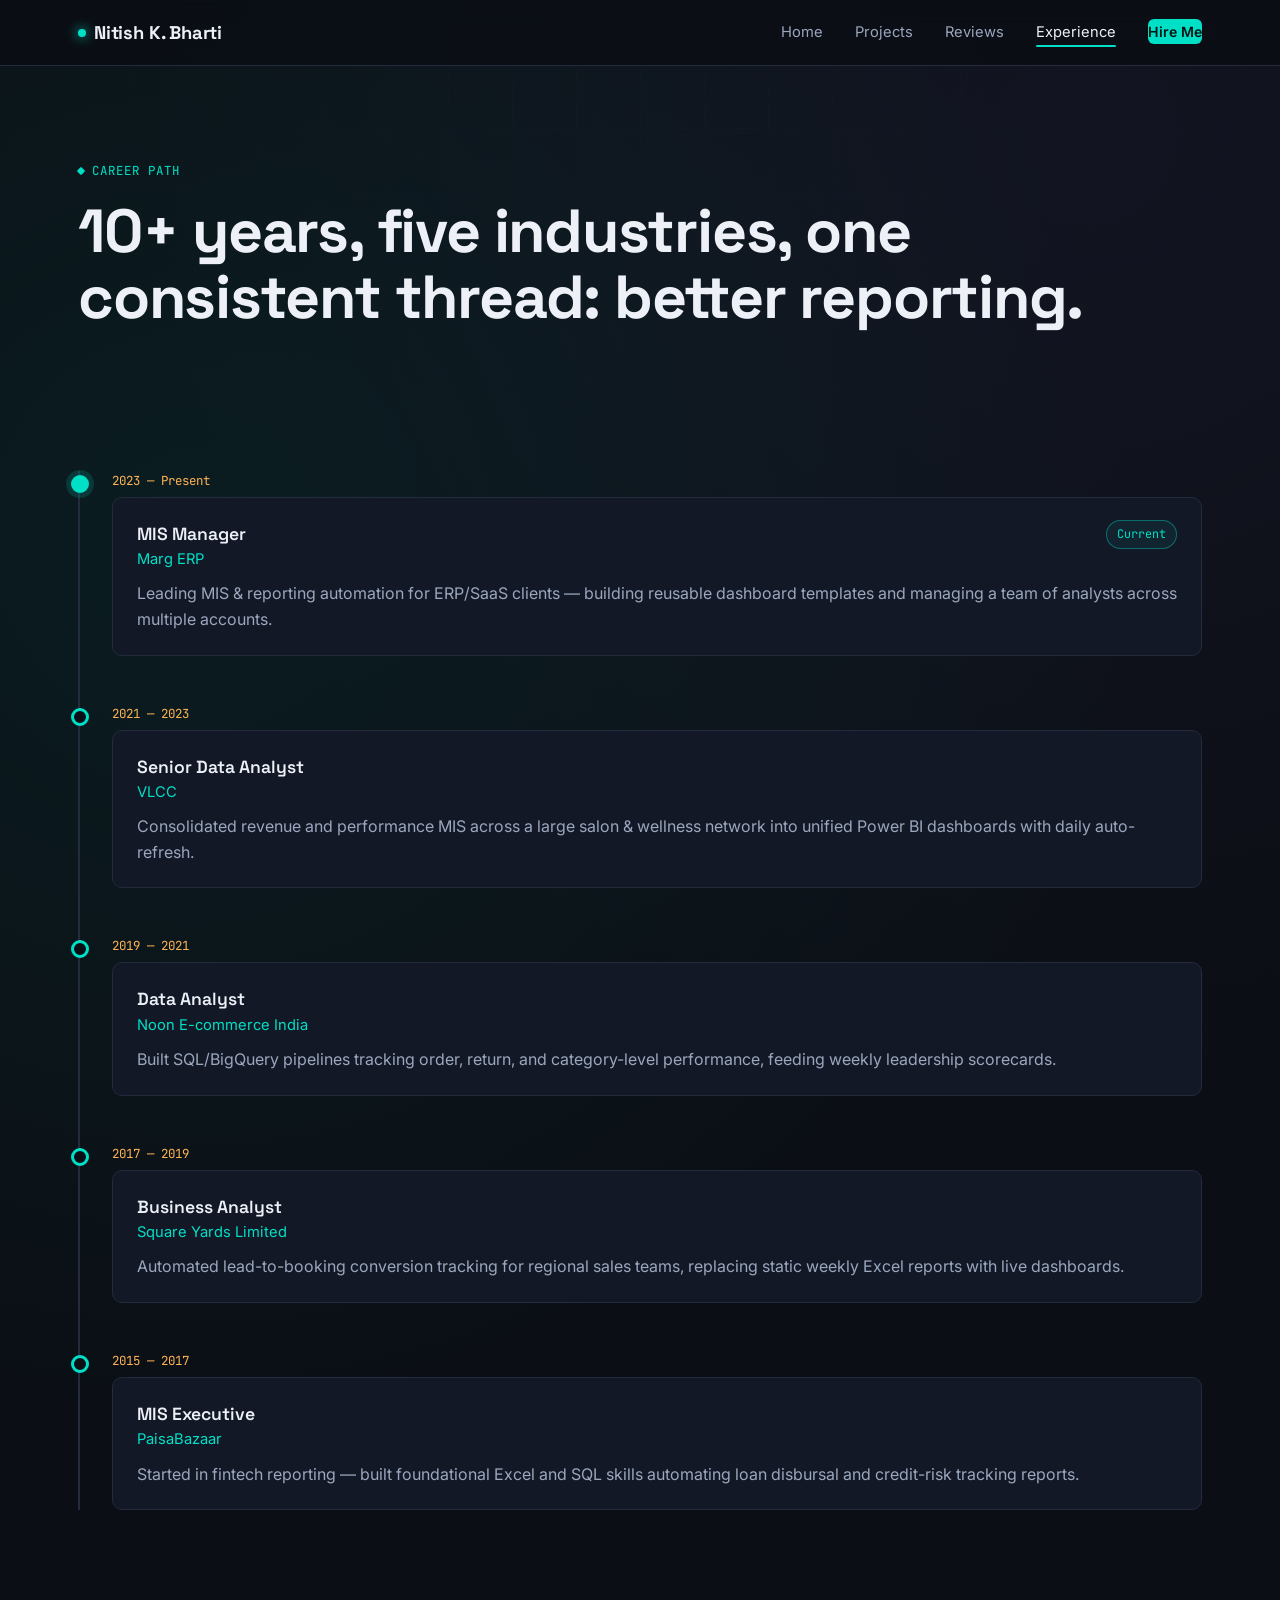
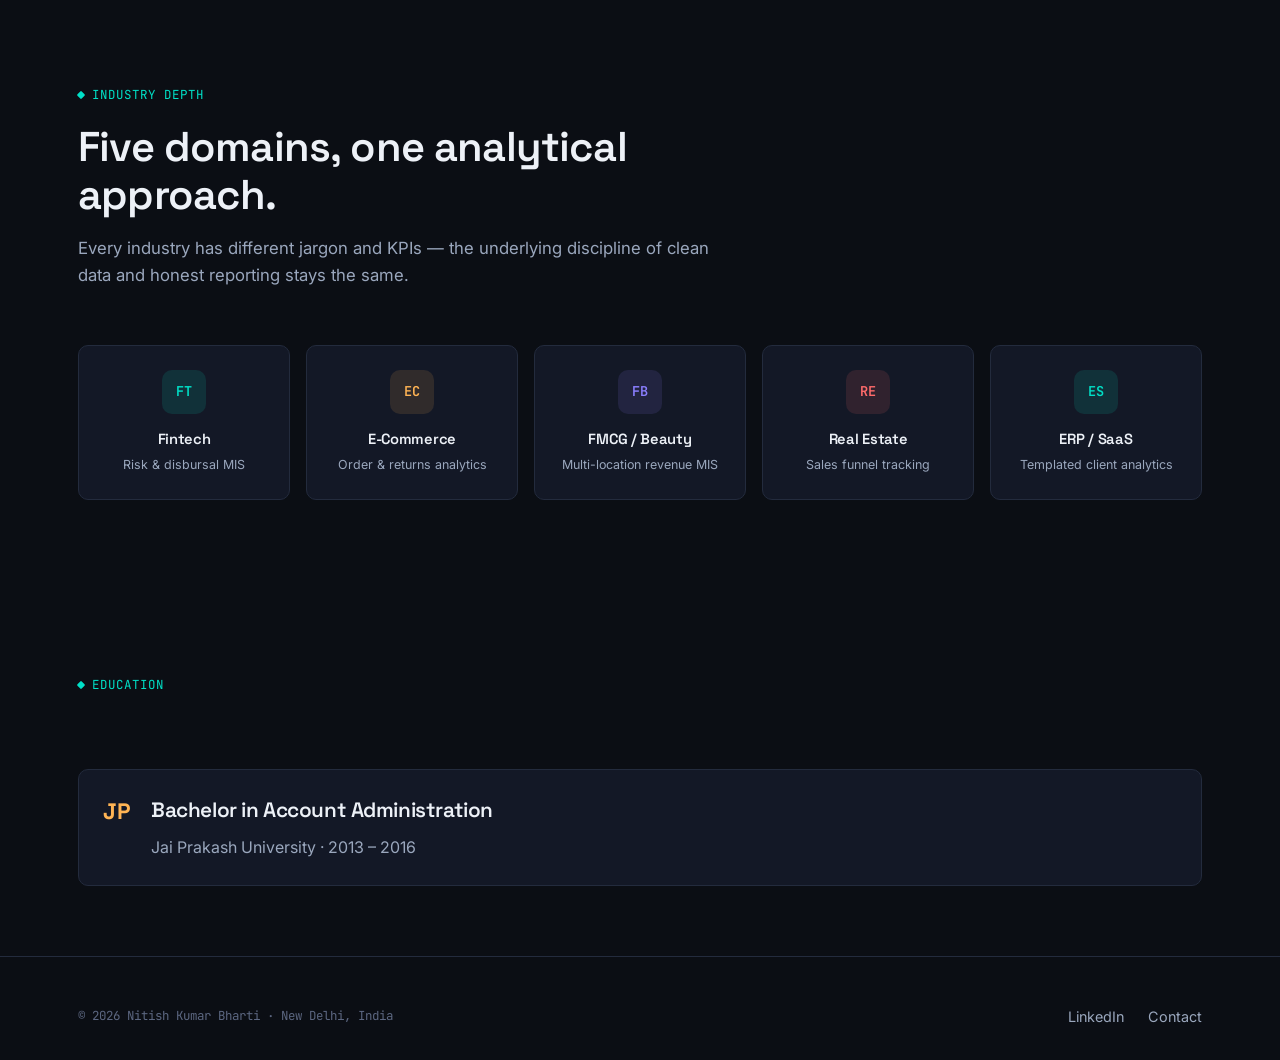
==== experience.html @ b1e65a2c "Add files via upload" ====
<!DOCTYPE html>
<html lang="en">
<head>
<meta charset="UTF-8">
<meta name="viewport" content="width=device-width, initial-scale=1.0">
<title>Experience — Nitish Kumar Bharti</title>
<link href="https://fonts.googleapis.com/css2?family=Space+Grotesk:wght@500;600;700&family=Inter:wght@400;500;600;700&family=JetBrains+Mono:wght@400;500&display=swap" rel="stylesheet">
<link rel="stylesheet" href="styles.css">
<style>
  .page-head { padding-top: 90px; padding-bottom: 20px; }

  .timeline {
    position: relative;
    margin-top: 50px;
    padding-left: 32px;
    border-left: 2px solid var(--line);
  }

  .tl-item {
    position: relative;
    padding-bottom: 48px;
  }
  .tl-item:last-child { padding-bottom: 0; }

  .tl-dot {
    position: absolute;
    left: -41px;
    top: 4px;
    width: 18px; height: 18px;
    border-radius: 50%;
    background: var(--bg-base);
    border: 3px solid var(--accent-teal);
  }
  .tl-item.current .tl-dot {
    background: var(--accent-teal);
    box-shadow: 0 0 0 5px rgba(0,224,199,0.15);
  }

  .tl-period { font-family: var(--font-mono); font-size: 0.78rem; color: var(--accent-amber); margin-bottom: 6px; display: block; }
  .tl-card {
    background: var(--bg-panel);
    border: 1px solid var(--line);
    border-radius: var(--radius-md);
    padding: 22px 24px;
  }
  .tl-card-head {
    display: flex;
    justify-content: space-between;
    align-items: flex-start;
    flex-wrap: wrap;
    gap: 8px;
    margin-bottom: 10px;
  }
  .tl-role { font-family: var(--font-display); font-weight: 600; font-size: 1.1rem; }
  .tl-company { color: var(--accent-teal); font-size: 0.92rem; }

  .domain-grid {
    display: grid;
    grid-template-columns: repeat(5, 1fr);
    gap: 16px;
  }
  .domain-card {
    text-align: center;
    padding: 24px 12px;
    background: var(--bg-panel);
    border: 1px solid var(--line);
    border-radius: var(--radius-md);
  }
  .domain-card .icon-badge {
    width: 44px; height: 44px;
    border-radius: 10px;
    margin: 0 auto 14px;
    display: flex; align-items: center; justify-content: center;
    font-family: var(--font-mono);
    font-weight: 600;
    font-size: 0.85rem;
  }
  .domain-card h4 { font-size: 0.92rem; margin-bottom: 4px; }
  .domain-card p { font-size: 0.78rem; }

  .edu-card {
    display: flex;
    gap: 20px;
    align-items: flex-start;
    background: var(--bg-panel);
    border: 1px solid var(--line);
    border-radius: var(--radius-md);
    padding: 24px;
  }
  .edu-icon {
    font-family: var(--font-display);
    font-weight: 700;
    font-size: 1.4rem;
    color: var(--accent-amber);
    flex-shrink: 0;
  }

  @media (max-width: 900px) {
    .domain-grid { grid-template-columns: repeat(2, 1fr); }
  }
  @media (max-width: 600px) {
    .timeline { padding-left: 24px; }
    .tl-dot { left: -33px; }
  }
</style>
</head>
<body>

<div class="grid-texture"></div>

<nav class="nav">
  <div class="nav-inner">
    <a href="index.html" class="nav-logo"><span class="dot"></span>Nitish K. Bharti</a>
    <ul class="nav-links">
      <li><a href="index.html">Home</a></li>
      <li><a href="projects.html">Projects</a></li>
      <li><a href="testimonials.html">Reviews</a></li>
      <li><a href="experience.html" class="active">Experience</a></li>
      <li><a href="contact.html" class="nav-cta">Hire Me</a></li>
    </ul>
    <button class="nav-toggle" aria-label="Toggle menu"><span></span><span></span><span></span></button>
  </div>
</nav>

<header class="page-head">
  <div class="wrap">
    <span class="eyebrow">Career Path</span>
    <h1 class="reveal">10+ years, five industries, one consistent thread: better reporting.</h1>
  </div>
</header>

<section class="section-tight">
  <div class="wrap">
    <div class="timeline">

      <div class="tl-item current reveal">
        <div class="tl-dot"></div>
        <span class="tl-period">2023 — Present</span>
        <div class="tl-card">
          <div class="tl-card-head">
            <div><div class="tl-role">MIS Manager</div><div class="tl-company">Marg ERP</div></div>
            <span class="tag tag-teal">Current</span>
          </div>
          <p>Leading MIS &amp; reporting automation for ERP/SaaS clients — building reusable dashboard templates and managing a team of analysts across multiple accounts.</p>
        </div>
      </div>

      <div class="tl-item reveal">
        <div class="tl-dot"></div>
        <span class="tl-period">2021 — 2023</span>
        <div class="tl-card">
          <div class="tl-card-head">
            <div><div class="tl-role">Senior Data Analyst</div><div class="tl-company">VLCC</div></div>
          </div>
          <p>Consolidated revenue and performance MIS across a large salon &amp; wellness network into unified Power BI dashboards with daily auto-refresh.</p>
        </div>
      </div>

      <div class="tl-item reveal">
        <div class="tl-dot"></div>
        <span class="tl-period">2019 — 2021</span>
        <div class="tl-card">
          <div class="tl-card-head">
            <div><div class="tl-role">Data Analyst</div><div class="tl-company">Noon E-commerce India</div></div>
          </div>
          <p>Built SQL/BigQuery pipelines tracking order, return, and category-level performance, feeding weekly leadership scorecards.</p>
        </div>
      </div>

      <div class="tl-item reveal">
        <div class="tl-dot"></div>
        <span class="tl-period">2017 — 2019</span>
        <div class="tl-card">
          <div class="tl-card-head">
            <div><div class="tl-role">Business Analyst</div><div class="tl-company">Square Yards Limited</div></div>
          </div>
          <p>Automated lead-to-booking conversion tracking for regional sales teams, replacing static weekly Excel reports with live dashboards.</p>
        </div>
      </div>

      <div class="tl-item reveal">
        <div class="tl-dot"></div>
        <span class="tl-period">2015 — 2017</span>
        <div class="tl-card">
          <div class="tl-card-head">
            <div><div class="tl-role">MIS Executive</div><div class="tl-company">PaisaBazaar</div></div>
          </div>
          <p>Started in fintech reporting — built foundational Excel and SQL skills automating loan disbursal and credit-risk tracking reports.</p>
        </div>
      </div>

    </div>
  </div>
</section>

<section>
  <div class="wrap">
    <div class="section-head reveal">
      <span class="eyebrow">Industry Depth</span>
      <h2>Five domains, one analytical approach.</h2>
      <p>Every industry has different jargon and KPIs — the underlying discipline of clean data and honest reporting stays the same.</p>
    </div>
    <div class="domain-grid">
      <div class="domain-card reveal">
        <div class="icon-badge" style="background:rgba(0,224,199,0.12); color:var(--accent-teal)">FT</div>
        <h4>Fintech</h4>
        <p>Risk &amp; disbursal MIS</p>
      </div>
      <div class="domain-card reveal">
        <div class="icon-badge" style="background:rgba(255,180,84,0.12); color:var(--accent-amber)">EC</div>
        <h4>E-Commerce</h4>
        <p>Order &amp; returns analytics</p>
      </div>
      <div class="domain-card reveal">
        <div class="icon-badge" style="background:rgba(139,127,255,0.12); color:var(--accent-violet)">FB</div>
        <h4>FMCG / Beauty</h4>
        <p>Multi-location revenue MIS</p>
      </div>
      <div class="domain-card reveal">
        <div class="icon-badge" style="background:rgba(255,107,107,0.12); color:var(--accent-coral)">RE</div>
        <h4>Real Estate</h4>
        <p>Sales funnel tracking</p>
      </div>
      <div class="domain-card reveal">
        <div class="icon-badge" style="background:rgba(0,224,199,0.12); color:var(--accent-teal)">ES</div>
        <h4>ERP / SaaS</h4>
        <p>Templated client analytics</p>
      </div>
    </div>
  </div>
</section>

<section class="section-tight">
  <div class="wrap">
    <div class="section-head reveal">
      <span class="eyebrow">Education</span>
    </div>
    <div class="edu-card reveal">
      <div class="edu-icon">JP</div>
      <div>
        <h3>Bachelor in Account Administration</h3>
        <p>Jai Prakash University · 2013 – 2016</p>
      </div>
    </div>
  </div>
</section>

<footer>
  <div class="wrap footer-inner">
    <div class="footer-meta">© 2026 Nitish Kumar Bharti · New Delhi, India</div>
    <ul class="footer-links">
      <li><a href="https://linkedin.com" target="_blank" rel="noopener">LinkedIn</a></li>
      <li><a href="contact.html">Contact</a></li>
    </ul>
  </div>
</footer>

<script src="script.js"></script>
<noscript><style>.reveal{opacity:1!important;}</style></noscript>
</body>
</html>
---- styles.css ----
/* ============================================
   NITISH KUMAR BHARTI — PORTFOLIO DESIGN SYSTEM
   Theme: "The Data Storyteller"
   ============================================ */

:root {
  /* Color tokens */
  --bg-base: #0B0E14;
  --bg-panel: #131826;
  --bg-panel-raised: #1A2132;
  --line: #232B3D;
  --line-bright: #2E3A52;
  --text-primary: #EDF1F7;
  --text-secondary: #9AA7BD;
  --text-muted: #5C6781;
  --accent-teal: #00E0C7;
  --accent-teal-dim: #00897A;
  --accent-amber: #FFB454;
  --accent-coral: #FF6B6B;
  --accent-violet: #8B7FFF;

  /* Type */
  --font-display: 'Space Grotesk', 'Arial Narrow', sans-serif;
  --font-body: 'Inter', -apple-system, sans-serif;
  --font-mono: 'JetBrains Mono', 'Courier New', monospace;

  /* Layout */
  --max-width: 1180px;
  --radius-sm: 6px;
  --radius-md: 10px;
  --radius-lg: 16px;
}

* { margin: 0; padding: 0; box-sizing: border-box; }

html { scroll-behavior: smooth; }

body {
  background: var(--bg-base);
  color: var(--text-primary);
  font-family: var(--font-body);
  line-height: 1.6;
  overflow-x: hidden;
  background-image:
    radial-gradient(circle at 15% 20%, rgba(0, 224, 199, 0.07), transparent 40%),
    radial-gradient(circle at 85% 5%, rgba(139, 127, 255, 0.06), transparent 35%);
}

img { max-width: 100%; display: block; }
a { color: inherit; text-decoration: none; }
ul { list-style: none; }

.wrap {
  max-width: var(--max-width);
  margin: 0 auto;
  padding: 0 28px;
}

/* ---------- Grid / dot texture background ---------- */
.grid-texture {
  position: fixed;
  inset: 0;
  background-image:
    linear-gradient(var(--line) 1px, transparent 1px),
    linear-gradient(90deg, var(--line) 1px, transparent 1px);
  background-size: 64px 64px;
  opacity: 0.18;
  z-index: 0;
  pointer-events: none;
  mask-image: radial-gradient(ellipse 80% 60% at 50% 0%, black 0%, transparent 75%);
}

/* ---------- Nav ---------- */
.nav {
  position: sticky;
  top: 0;
  z-index: 100;
  background: rgba(11, 14, 20, 0.85);
  backdrop-filter: blur(12px);
  border-bottom: 1px solid var(--line);
}

.nav-inner {
  display: flex;
  align-items: center;
  justify-content: space-between;
  padding: 18px 28px;
  max-width: var(--max-width);
  margin: 0 auto;
}

.nav-logo {
  font-family: var(--font-display);
  font-weight: 700;
  font-size: 1.15rem;
  letter-spacing: -0.01em;
  display: flex;
  align-items: center;
  gap: 8px;
}

.nav-logo .dot {
  width: 8px;
  height: 8px;
  border-radius: 50%;
  background: var(--accent-teal);
  box-shadow: 0 0 12px var(--accent-teal);
}

.nav-links {
  display: flex;
  gap: 32px;
  font-size: 0.92rem;
  color: var(--text-secondary);
}

.nav-links a {
  position: relative;
  padding: 4px 0;
  transition: color 0.2s ease;
}

.nav-links a:hover,
.nav-links a.active {
  color: var(--text-primary);
}

.nav-links a.active::after {
  content: '';
  position: absolute;
  bottom: -2px;
  left: 0;
  width: 100%;
  height: 2px;
  background: var(--accent-teal);
  border-radius: 2px;
}

.nav-cta {
  background: var(--accent-teal);
  color: #021513;
  padding: 9px 20px;
  border-radius: var(--radius-sm);
  font-weight: 600;
  font-size: 0.88rem;
  transition: transform 0.2s ease, box-shadow 0.2s ease;
}

.nav-cta:hover {
  transform: translateY(-1px);
  box-shadow: 0 6px 20px rgba(0, 224, 199, 0.25);
}

.nav-toggle {
  display: none;
  flex-direction: column;
  gap: 5px;
  cursor: pointer;
  background: none;
  border: none;
}
.nav-toggle span {
  width: 22px;
  height: 2px;
  background: var(--text-primary);
}

/* ---------- Section scaffolding ---------- */
section {
  position: relative;
  z-index: 1;
  padding: 100px 0;
}

.section-tight { padding: 70px 0; }

.eyebrow {
  display: inline-flex;
  align-items: center;
  gap: 8px;
  font-family: var(--font-mono);
  font-size: 0.78rem;
  letter-spacing: 0.08em;
  text-transform: uppercase;
  color: var(--accent-teal);
  margin-bottom: 18px;
}

.eyebrow::before {
  content: '';
  width: 6px;
  height: 6px;
  background: var(--accent-teal);
  border-radius: 1px;
  transform: rotate(45deg);
}

h1, h2, h3, h4 {
  font-family: var(--font-display);
  font-weight: 600;
  letter-spacing: -0.02em;
  color: var(--text-primary);
}

h1 { font-size: clamp(2.4rem, 5vw, 3.8rem); line-height: 1.08; font-weight: 700; }
h2 { font-size: clamp(1.8rem, 3.4vw, 2.6rem); line-height: 1.15; margin-bottom: 16px; }
h3 { font-size: 1.3rem; margin-bottom: 8px; }

.section-head {
  max-width: 640px;
  margin-bottom: 56px;
}

.section-head p {
  color: var(--text-secondary);
  font-size: 1.05rem;
}

p { color: var(--text-secondary); }

.text-mono { font-family: var(--font-mono); }

/* ---------- Buttons ---------- */
.btn {
  display: inline-flex;
  align-items: center;
  gap: 8px;
  padding: 13px 26px;
  border-radius: var(--radius-sm);
  font-weight: 600;
  font-size: 0.95rem;
  cursor: pointer;
  border: 1px solid transparent;
  transition: all 0.2s ease;
}

.btn-primary {
  background: var(--accent-teal);
  color: #021513;
}
.btn-primary:hover {
  transform: translateY(-2px);
  box-shadow: 0 10px 30px rgba(0, 224, 199, 0.3);
}

.btn-ghost {
  border-color: var(--line-bright);
  color: var(--text-primary);
}
.btn-ghost:hover {
  border-color: var(--accent-teal);
  color: var(--accent-teal);
}

/* ---------- Cards / Panels ---------- */
.panel {
  background: var(--bg-panel);
  border: 1px solid var(--line);
  border-radius: var(--radius-lg);
  padding: 28px;
}

.panel-raised {
  background: var(--bg-panel-raised);
}

/* ---------- Tags / badges ---------- */
.tag {
  display: inline-flex;
  align-items: center;
  font-family: var(--font-mono);
  font-size: 0.74rem;
  padding: 4px 10px;
  border-radius: 20px;
  border: 1px solid var(--line-bright);
  color: var(--text-secondary);
}

.tag-teal { border-color: rgba(0,224,199,0.4); color: var(--accent-teal); background: rgba(0,224,199,0.06); }
.tag-amber { border-color: rgba(255,180,84,0.4); color: var(--accent-amber); background: rgba(255,180,84,0.06); }
.tag-violet { border-color: rgba(139,127,255,0.4); color: var(--accent-violet); background: rgba(139,127,255,0.06); }
.tag-coral { border-color: rgba(255,107,107,0.4); color: var(--accent-coral); background: rgba(255,107,107,0.06); }

/* ---------- Footer ---------- */
footer {
  border-top: 1px solid var(--line);
  padding: 48px 0 32px;
  position: relative;
  z-index: 1;
}

.footer-inner {
  display: flex;
  justify-content: space-between;
  align-items: center;
  flex-wrap: wrap;
  gap: 16px;
}

.footer-links {
  display: flex;
  gap: 24px;
  font-size: 0.9rem;
  color: var(--text-secondary);
}

.footer-links a:hover { color: var(--accent-teal); }

.footer-meta {
  font-family: var(--font-mono);
  font-size: 0.78rem;
  color: var(--text-muted);
}

/* ---------- Animations ---------- */
@keyframes fadeUp {
  from { opacity: 0; transform: translateY(16px); }
  to { opacity: 1; transform: translateY(0); }
}

.reveal {
  opacity: 0;
}

.reveal.reveal-in {
  animation: fadeUp 0.7s ease forwards;
}

@media (prefers-reduced-motion: reduce) {
  .reveal { opacity: 1; animation: none; }
  html { scroll-behavior: auto; }
}

/* ---------- Focus states ---------- */
a:focus-visible,
button:focus-visible {
  outline: 2px solid var(--accent-teal);
  outline-offset: 3px;
  border-radius: 4px;
}

/* ---------- Responsive ---------- */
@media (max-width: 860px) {
  .nav-links { display: none; }
  .nav-toggle { display: flex; }
  section { padding: 64px 0; }
}
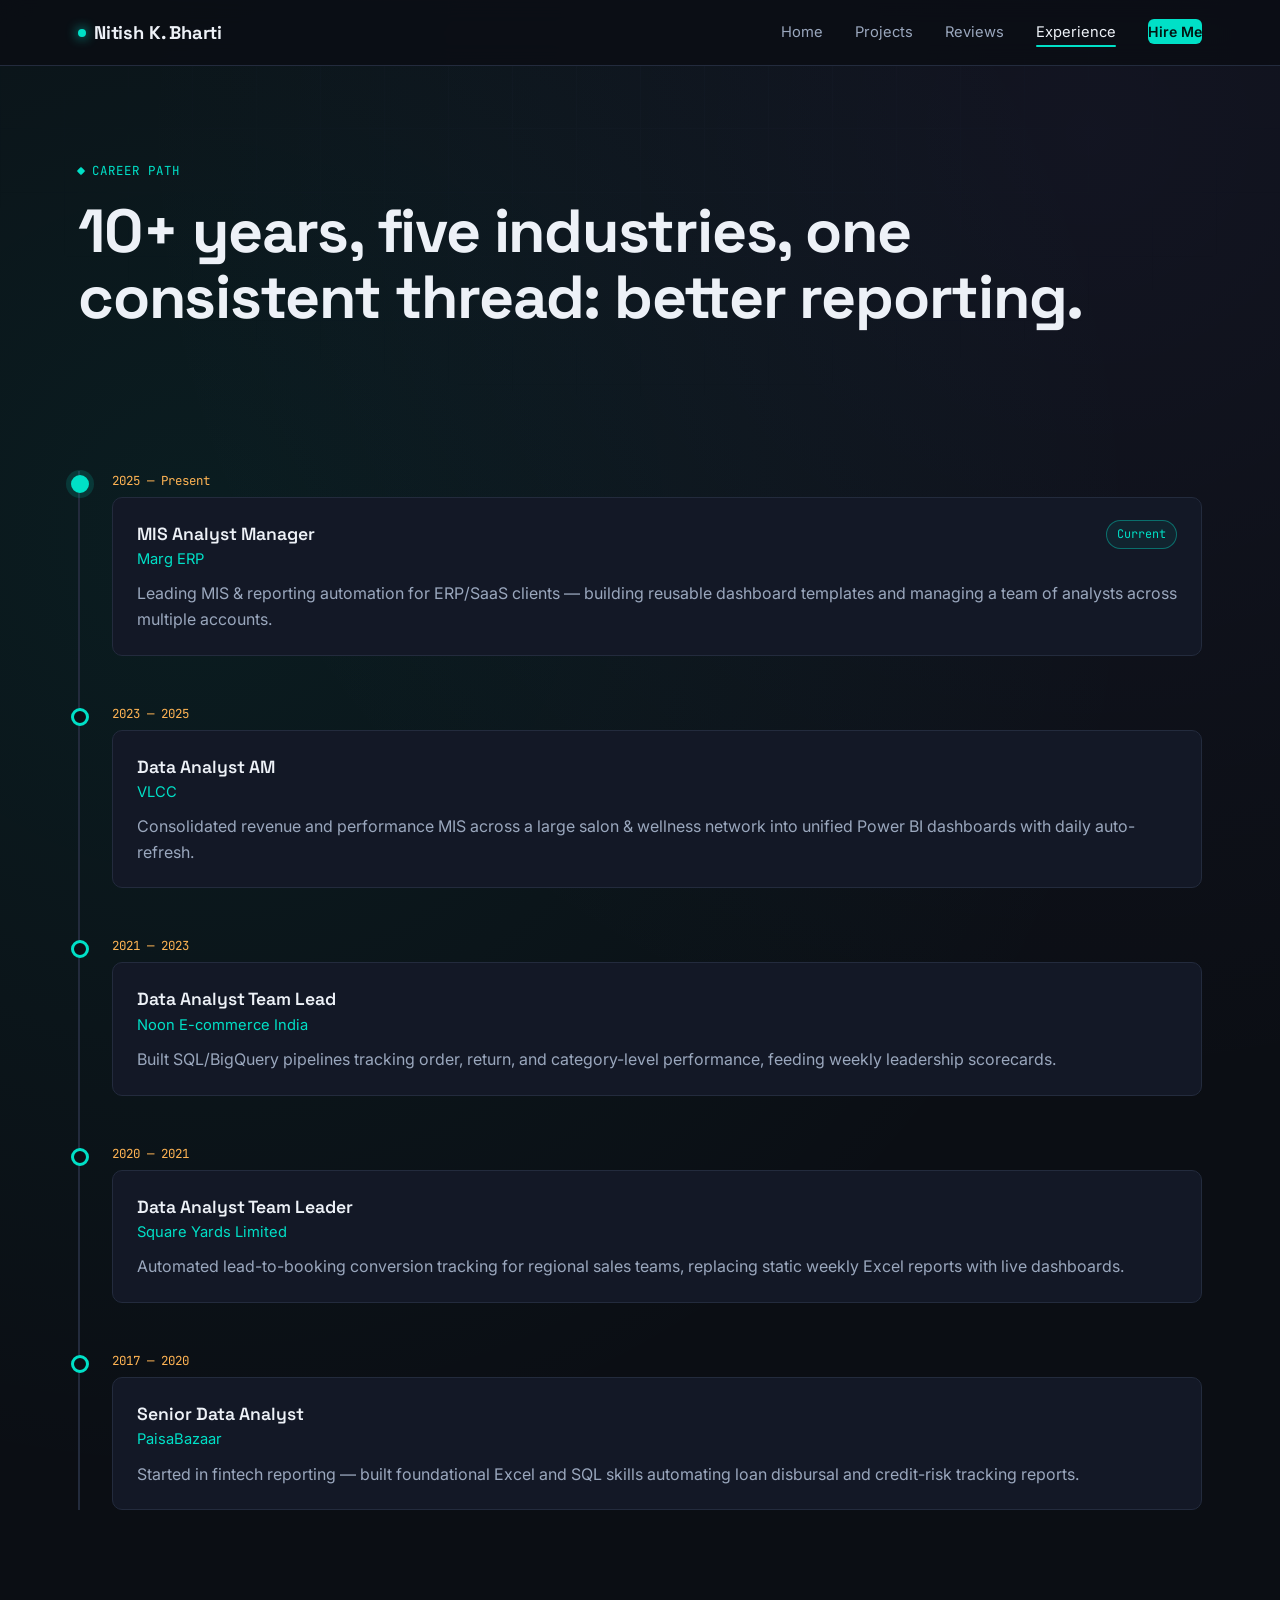
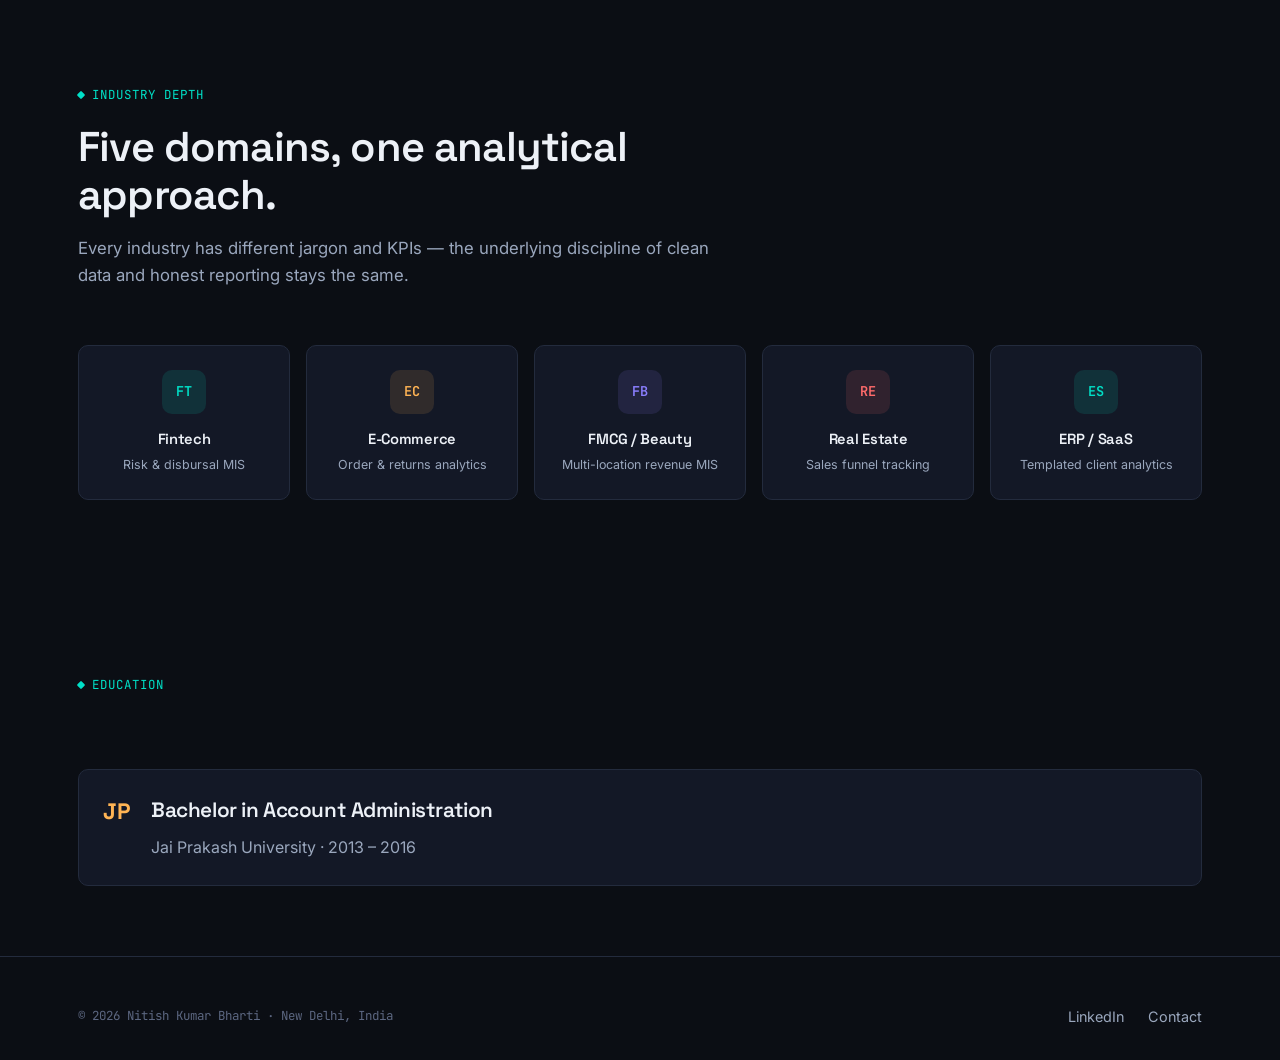
==== commit 1c56b034: "Revise job titles and employment periods in experience Updated job titles and periods in the experie" ====
--- a/experience.html
+++ b/experience.html
@@ -135,10 +135,10 @@
 
       <div class="tl-item current reveal">
         <div class="tl-dot"></div>
-        <span class="tl-period">2023 — Present</span>
-        <div class="tl-card">
-          <div class="tl-card-head">
-            <div><div class="tl-role">MIS Manager</div><div class="tl-company">Marg ERP</div></div>
+        <span class="tl-period">2025 — Present</span>
+        <div class="tl-card">
+          <div class="tl-card-head">
+            <div><div class="tl-role">MIS Analyst Manager</div><div class="tl-company">Marg ERP</div></div>
             <span class="tag tag-teal">Current</span>
           </div>
           <p>Leading MIS &amp; reporting automation for ERP/SaaS clients — building reusable dashboard templates and managing a team of analysts across multiple accounts.</p>
@@ -147,21 +147,21 @@
 
       <div class="tl-item reveal">
         <div class="tl-dot"></div>
+        <span class="tl-period">2023 — 2025</span>
+        <div class="tl-card">
+          <div class="tl-card-head">
+            <div><div class="tl-role">Data Analyst AM</div><div class="tl-company">VLCC</div></div>
+          </div>
+          <p>Consolidated revenue and performance MIS across a large salon &amp; wellness network into unified Power BI dashboards with daily auto-refresh.</p>
+        </div>
+      </div>
+
+      <div class="tl-item reveal">
+        <div class="tl-dot"></div>
         <span class="tl-period">2021 — 2023</span>
         <div class="tl-card">
           <div class="tl-card-head">
-            <div><div class="tl-role">Senior Data Analyst</div><div class="tl-company">VLCC</div></div>
-          </div>
-          <p>Consolidated revenue and performance MIS across a large salon &amp; wellness network into unified Power BI dashboards with daily auto-refresh.</p>
-        </div>
-      </div>
-
-      <div class="tl-item reveal">
-        <div class="tl-dot"></div>
-        <span class="tl-period">2019 — 2021</span>
-        <div class="tl-card">
-          <div class="tl-card-head">
-            <div><div class="tl-role">Data Analyst</div><div class="tl-company">Noon E-commerce India</div></div>
+            <div><div class="tl-role">Data Analyst Team Lead </div><div class="tl-company">Noon E-commerce India</div></div>
           </div>
           <p>Built SQL/BigQuery pipelines tracking order, return, and category-level performance, feeding weekly leadership scorecards.</p>
         </div>
@@ -169,10 +169,10 @@
 
       <div class="tl-item reveal">
         <div class="tl-dot"></div>
-        <span class="tl-period">2017 — 2019</span>
-        <div class="tl-card">
-          <div class="tl-card-head">
-            <div><div class="tl-role">Business Analyst</div><div class="tl-company">Square Yards Limited</div></div>
+        <span class="tl-period">2020 — 2021</span>
+        <div class="tl-card">
+          <div class="tl-card-head">
+            <div><div class="tl-role">Data Analyst Team Leader </div><div class="tl-company">Square Yards Limited</div></div>
           </div>
           <p>Automated lead-to-booking conversion tracking for regional sales teams, replacing static weekly Excel reports with live dashboards.</p>
         </div>
@@ -180,10 +180,10 @@
 
       <div class="tl-item reveal">
         <div class="tl-dot"></div>
-        <span class="tl-period">2015 — 2017</span>
-        <div class="tl-card">
-          <div class="tl-card-head">
-            <div><div class="tl-role">MIS Executive</div><div class="tl-company">PaisaBazaar</div></div>
+        <span class="tl-period">2017 — 2020</span>
+        <div class="tl-card">
+          <div class="tl-card-head">
+            <div><div class="tl-role">Senior Data Analyst </div><div class="tl-company">PaisaBazaar</div></div>
           </div>
           <p>Started in fintech reporting — built foundational Excel and SQL skills automating loan disbursal and credit-risk tracking reports.</p>
         </div>
